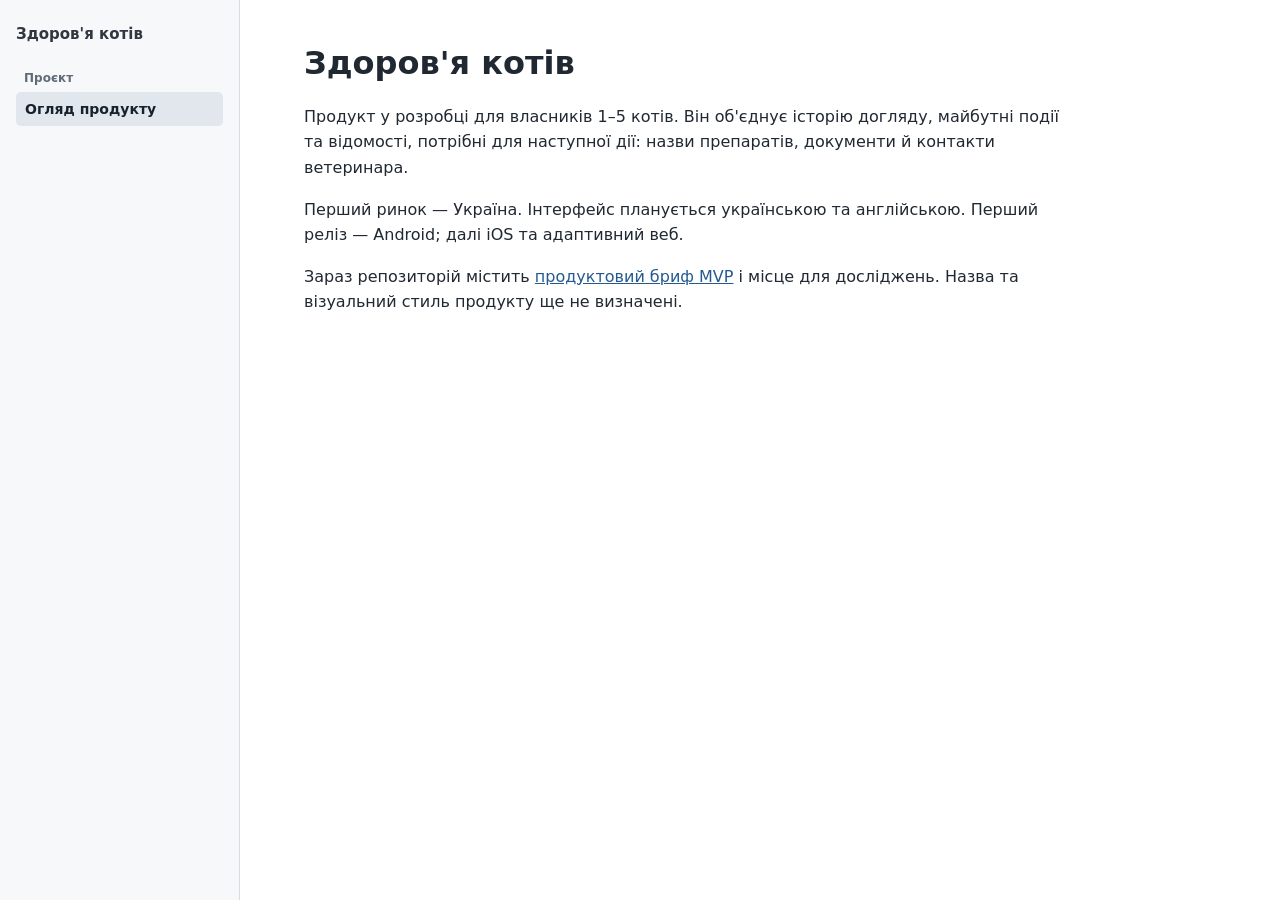
==== index.html @ 281e04c0 "Set up product repository and page navigation" ====
<!doctype html>
<html lang="uk">
<head>
  <meta charset="utf-8">
  <meta name="viewport" content="width=device-width, initial-scale=1">
  <title>Здоров'я котів — огляд продукту</title>
  <link rel="stylesheet" href="_nav/nav.css">
  <style>
    body { margin: 0; color: #202832; background: #fff; font: 16px/1.6 system-ui, sans-serif; }
    main { max-width: 760px; padding: 44px clamp(20px, 5vw, 72px); }
    h1 { margin-top: 0; line-height: 1.2; }
    a { color: #245a91; }
  </style>
  <script src="_nav/tree.js" defer></script>
  <script id="repo-nav-script" src="_nav/nav.js" data-root="./" defer></script>
</head>
<body>
  <main>
    <h1>Здоров'я котів</h1>
    <p>Продукт у розробці для власників 1–5 котів. Він об'єднує історію догляду, майбутні події та відомості, потрібні для наступної дії: назви препаратів, документи й контакти ветеринара.</p>
    <p>Перший ринок — Україна. Інтерфейс планується українською та англійською. Перший реліз — Android; далі iOS та адаптивний веб.</p>
    <p>Зараз репозиторій містить <a href="CLAUDE.md">продуктовий бриф MVP</a> і місце для досліджень. Назва та візуальний стиль продукту ще не визначені.</p>
  </main>
</body>
</html>
---- _nav/nav.css ----
:root {
  --repo-nav-width: 240px;
}

body.repo-has-nav {
  padding-left: var(--repo-nav-width);
}

#repo-nav {
  box-sizing: border-box;
  position: fixed;
  inset: 0 auto 0 0;
  width: var(--repo-nav-width);
  overflow-y: auto;
  padding: 24px 16px;
  border-right: 1px solid #d9dde2;
  background: #f7f8fa;
  color: #303740;
  font: 14px/1.45 system-ui, sans-serif;
}

#repo-nav .repo-nav-heading {
  margin: 0 0 24px;
  font-size: 15px;
  font-weight: 650;
}

#repo-nav ul {
  margin: 0;
  padding: 0;
  list-style: none;
}

#repo-nav .repo-nav-branches > li + li {
  margin-top: 20px;
}

#repo-nav .repo-nav-branch {
  display: block;
  margin: 0 8px 5px;
  color: #616b76;
  font-size: 12px;
  font-weight: 650;
}

#repo-nav .repo-nav-pages .repo-nav-pages {
  margin-left: 16px;
  padding-left: 10px;
  border-left: 1px solid #d9dde2;
}

#repo-nav a {
  display: block;
  padding: 7px 9px;
  border-radius: 5px;
  color: #303740;
  text-decoration: none;
}

#repo-nav a:hover,
#repo-nav a:focus-visible {
  background: #e8ebef;
  outline-offset: 2px;
}

#repo-nav a[aria-current="page"] {
  background: #e2e7ed;
  color: #17212c;
  font-weight: 650;
}

@media (max-width: 640px) {
  :root {
    --repo-nav-width: 180px;
  }

  #repo-nav {
    padding: 20px 9px;
  }
}
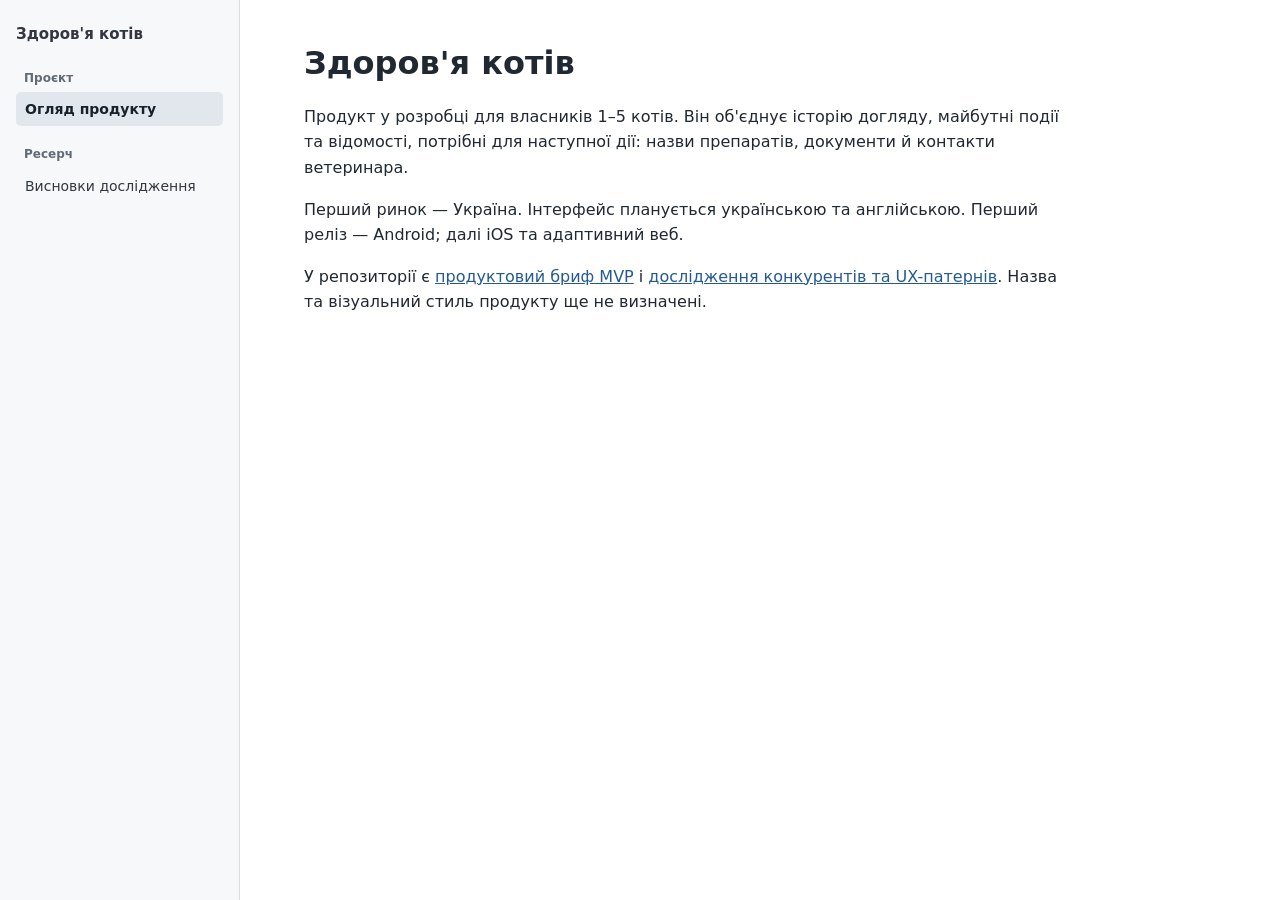
==== commit 5ea71a2c: "Publish cat health research report" ====
--- a/index.html
+++ b/index.html
@@ -19,7 +19,7 @@
     <h1>Здоров'я котів</h1>
     <p>Продукт у розробці для власників 1–5 котів. Він об'єднує історію догляду, майбутні події та відомості, потрібні для наступної дії: назви препаратів, документи й контакти ветеринара.</p>
     <p>Перший ринок — Україна. Інтерфейс планується українською та англійською. Перший реліз — Android; далі iOS та адаптивний веб.</p>
-    <p>Зараз репозиторій містить <a href="CLAUDE.md">продуктовий бриф MVP</a> і місце для досліджень. Назва та візуальний стиль продукту ще не визначені.</p>
+    <p>У репозиторії є <a href="Codex.md">продуктовий бриф MVP</a> і <a href="research/research.html">дослідження конкурентів та UX-патернів</a>. Назва та візуальний стиль продукту ще не визначені.</p>
   </main>
 </body>
 </html>
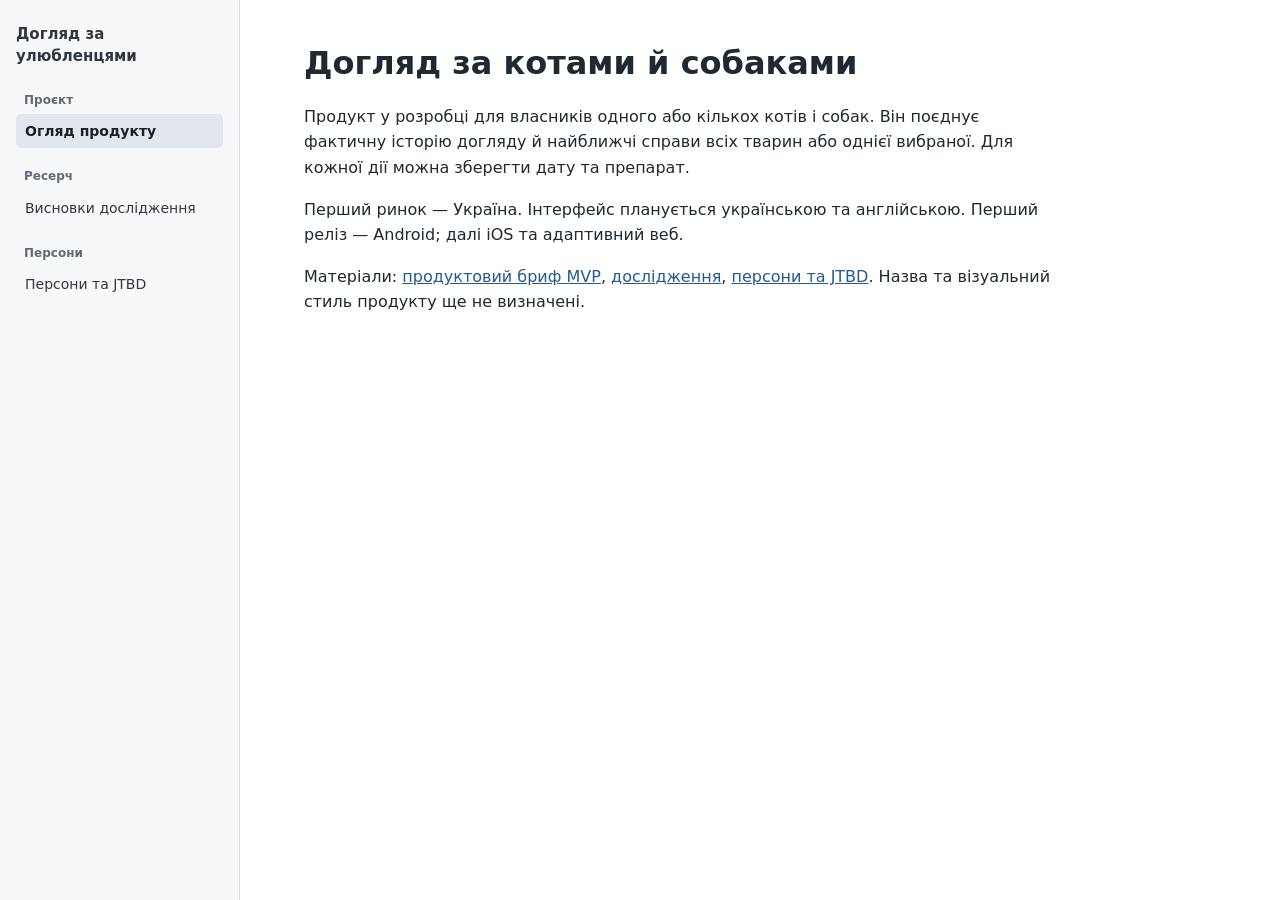
==== commit 9fa67a02: "Publish refreshed research and personas navigation" ====
--- a/index.html
+++ b/index.html
@@ -3,7 +3,7 @@
 <head>
   <meta charset="utf-8">
   <meta name="viewport" content="width=device-width, initial-scale=1">
-  <title>Здоров'я котів — огляд продукту</title>
+  <title>Догляд за котами й собаками — огляд продукту</title>
   <link rel="stylesheet" href="_nav/nav.css">
   <style>
     body { margin: 0; color: #202832; background: #fff; font: 16px/1.6 system-ui, sans-serif; }
@@ -16,10 +16,10 @@
 </head>
 <body>
   <main>
-    <h1>Здоров'я котів</h1>
-    <p>Продукт у розробці для власників 1–5 котів. Він об'єднує історію догляду, майбутні події та відомості, потрібні для наступної дії: назви препаратів, документи й контакти ветеринара.</p>
+    <h1>Догляд за котами й собаками</h1>
+    <p>Продукт у розробці для власників одного або кількох котів і собак. Він поєднує фактичну історію догляду й найближчі справи всіх тварин або однієї вибраної. Для кожної дії можна зберегти дату та препарат.</p>
     <p>Перший ринок — Україна. Інтерфейс планується українською та англійською. Перший реліз — Android; далі iOS та адаптивний веб.</p>
-    <p>У репозиторії є <a href="Codex.md">продуктовий бриф MVP</a> і <a href="research/research.html">дослідження конкурентів та UX-патернів</a>. Назва та візуальний стиль продукту ще не визначені.</p>
+    <p>Матеріали: <a href="Codex.md">продуктовий бриф MVP</a>, <a href="research/research.html">дослідження</a>, <a href="personas.html">персони та JTBD</a>. Назва та візуальний стиль продукту ще не визначені.</p>
   </main>
 </body>
 </html>
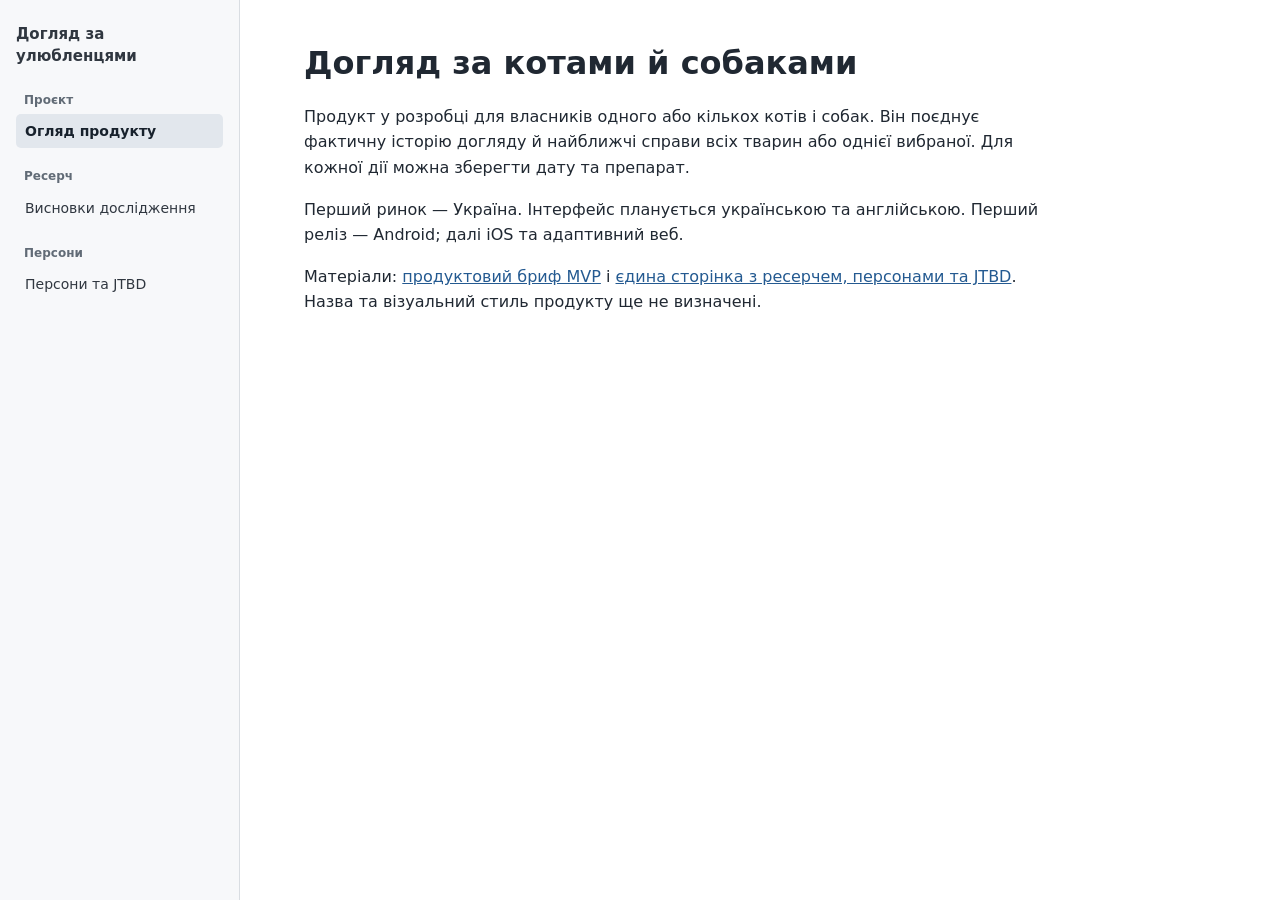
==== commit 81982871: "Combine research personas and JTBD in one page" ====
--- a/index.html
+++ b/index.html
@@ -19,7 +19,7 @@
     <h1>Догляд за котами й собаками</h1>
     <p>Продукт у розробці для власників одного або кількох котів і собак. Він поєднує фактичну історію догляду й найближчі справи всіх тварин або однієї вибраної. Для кожної дії можна зберегти дату та препарат.</p>
     <p>Перший ринок — Україна. Інтерфейс планується українською та англійською. Перший реліз — Android; далі iOS та адаптивний веб.</p>
-    <p>Матеріали: <a href="Codex.md">продуктовий бриф MVP</a>, <a href="research/research.html">дослідження</a>, <a href="personas.html">персони та JTBD</a>. Назва та візуальний стиль продукту ще не визначені.</p>
+    <p>Матеріали: <a href="Codex.md">продуктовий бриф MVP</a> і <a href="research/research.html">єдина сторінка з ресерчем, персонами та JTBD</a>. Назва та візуальний стиль продукту ще не визначені.</p>
   </main>
 </body>
 </html>
--- a/_nav/nav.css
+++ b/_nav/nav.css
@@ -63,7 +63,7 @@
   outline-offset: 2px;
 }
 
-#repo-nav a[aria-current="page"] {
+#repo-nav a[aria-current] {
   background: #e2e7ed;
   color: #17212c;
   font-weight: 650;
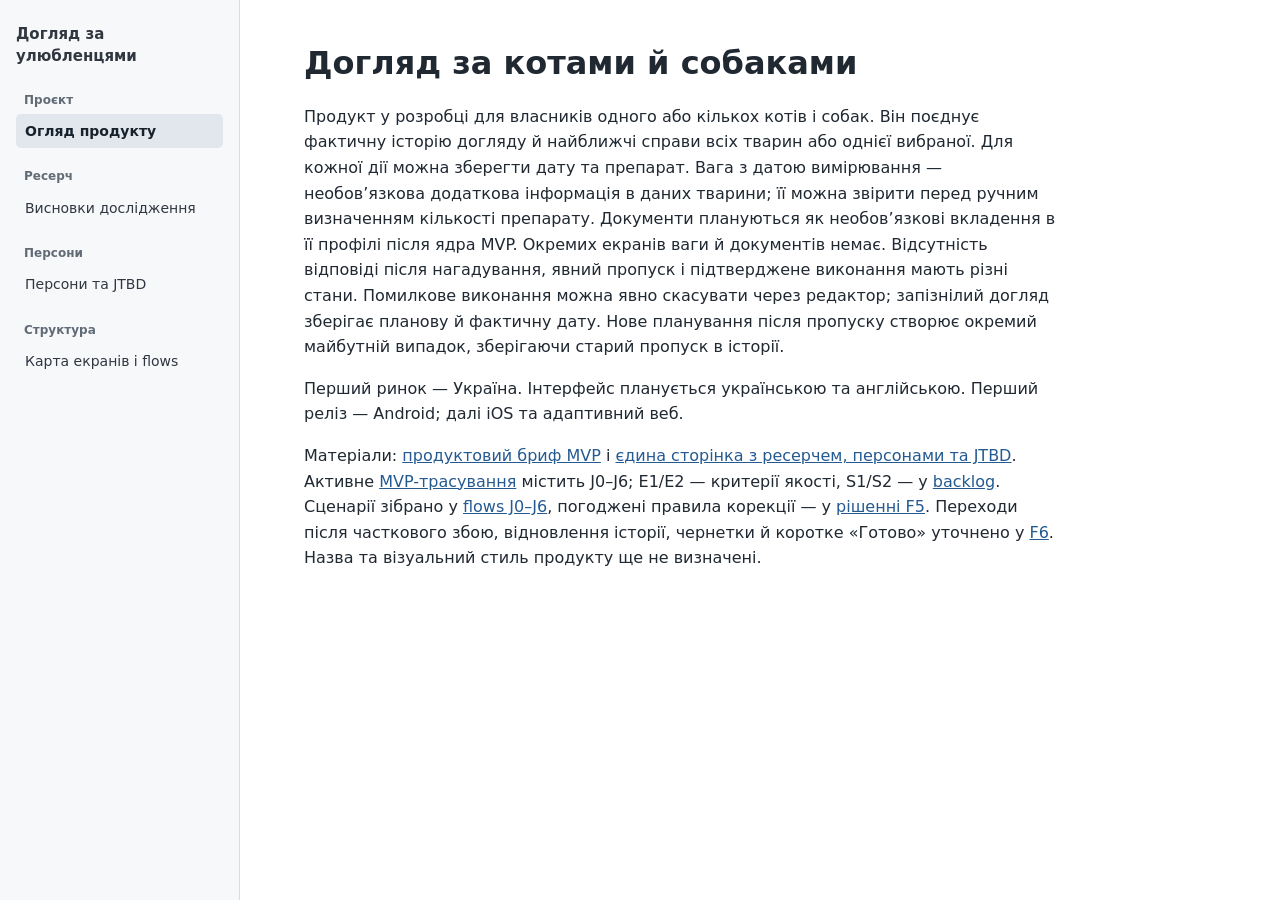
==== commit 690bba0d: "Publish IA snapshot and approved MVP flows" ====
--- a/index.html
+++ b/index.html
@@ -17,9 +17,9 @@
 <body>
   <main>
     <h1>Догляд за котами й собаками</h1>
-    <p>Продукт у розробці для власників одного або кількох котів і собак. Він поєднує фактичну історію догляду й найближчі справи всіх тварин або однієї вибраної. Для кожної дії можна зберегти дату та препарат.</p>
+    <p>Продукт у розробці для власників одного або кількох котів і собак. Він поєднує фактичну історію догляду й найближчі справи всіх тварин або однієї вибраної. Для кожної дії можна зберегти дату та препарат. Вага з датою вимірювання — необов’язкова додаткова інформація в даних тварини; її можна звірити перед ручним визначенням кількості препарату. Документи плануються як необов’язкові вкладення в її профілі після ядра MVP. Окремих екранів ваги й документів немає. Відсутність відповіді після нагадування, явний пропуск і підтверджене виконання мають різні стани. Помилкове виконання можна явно скасувати через редактор; запізнілий догляд зберігає планову й фактичну дату. Нове планування після пропуску створює окремий майбутній випадок, зберігаючи старий пропуск в історії.</p>
     <p>Перший ринок — Україна. Інтерфейс планується українською та англійською. Перший реліз — Android; далі iOS та адаптивний веб.</p>
-    <p>Матеріали: <a href="Codex.md">продуктовий бриф MVP</a> і <a href="research/research.html">єдина сторінка з ресерчем, персонами та JTBD</a>. Назва та візуальний стиль продукту ще не визначені.</p>
+    <p>Матеріали: <a href="Codex.md">продуктовий бриф MVP</a> і <a href="research/research.html">єдина сторінка з ресерчем, персонами та JTBD</a>. Активне <a href="sitemap.md#трасування">MVP-трасування</a> містить J0–J6; E1/E2 — критерії якості, S1/S2 — у <a href="backlog.md">backlog</a>. Сценарії зібрано у <a href="flows.md">flows J0–J6</a>, погоджені правила корекції — у <a href="research/notes/12-edit-correct-reschedule-2026-11-12.md">рішенні F5</a>. Переходи після часткового збою, відновлення історії, чернетки й коротке «Готово» уточнено у <a href="research/notes/13-approved-flow-audit-fixes-2026-11-12.md">F6</a>. Назва та візуальний стиль продукту ще не визначені.</p>
   </main>
 </body>
 </html>
